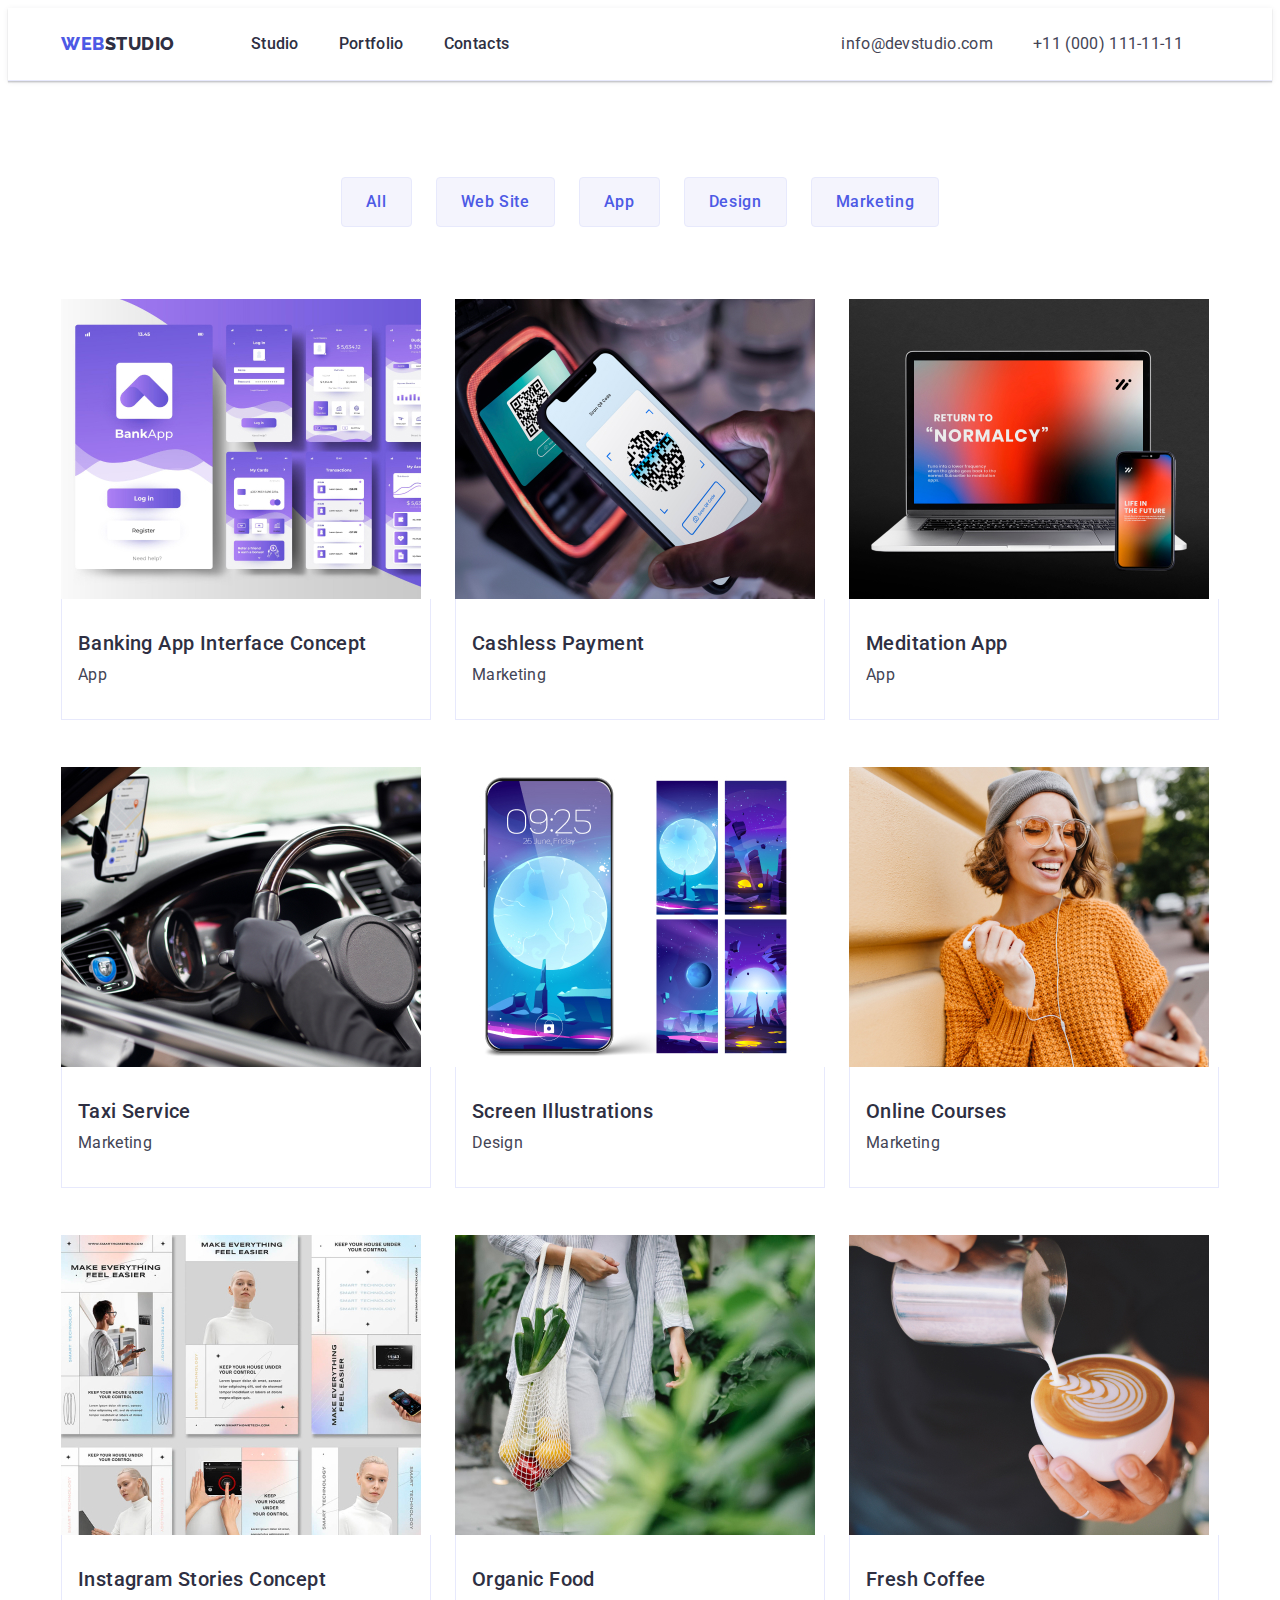
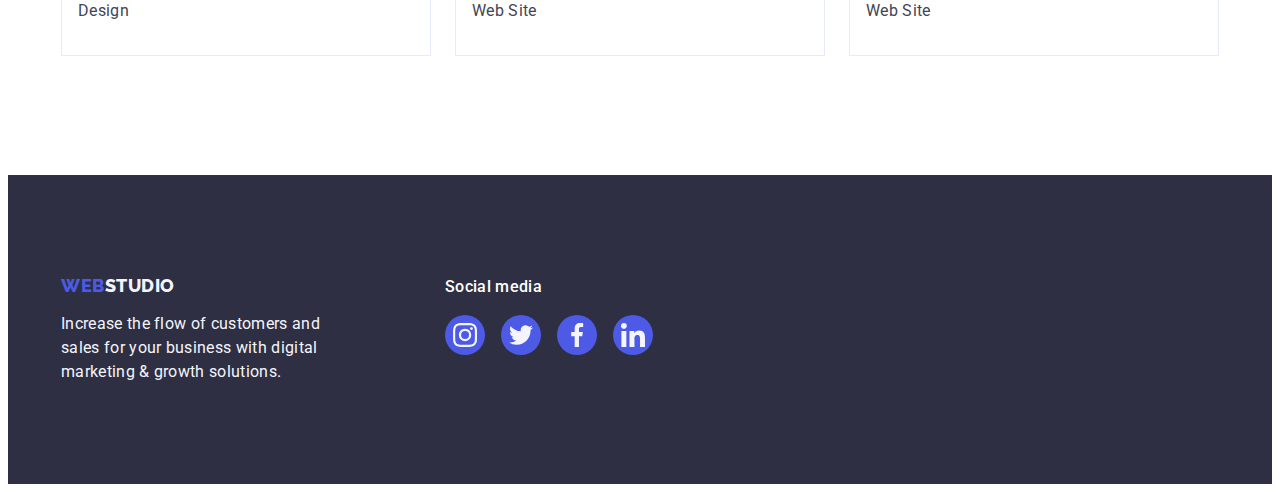
==== portfolio.html @ 2366830a "Initial commit" ====
<!DOCTYPE html>
<html lang="en">
  <head>
    <meta charset="UTF-8" />
    <meta http-equiv="X-UA-Compatible" content="IE=edge" />
    <meta name="viewport" content="width=device-width, initial-scale=1.0" />
    <link rel="preconnect" href="https://fonts.googleapis.com" />
    <link rel="preconnect" href="https://fonts.gstatic.com" crossorigin />
    <link
      href="https://fonts.googleapis.com/css2?family=Raleway:wght@800&family=Roboto:wght@400;500;700&display=swap"
      rel="stylesheet"
    />
    <link
      rel="stylesheet"
      href="https://cdnjs.cloudflare.com/ajax/libs/modern-normalize/1.1.0/modern-normalize.min.css"
      integrity="sha512-wpPYUAdjBVSE4KJnH1VR1HeZfpl1ub8YT/NKx4PuQ5NmX2tKuGu6U/JRp5y+Y8XG2tV+wKQpNHVUX03MfMFn9Q=="
      crossorigin="anonymous"
      referrerpolicy="no-referrer"
    />
    <link rel="stylesheet" href="./css/styles.css" />
    <title>Портфоліо</title>
  </head>
  <body>
    <!-- Header -->
    <header class="header">
      <div class="new-head container">
        <nav class="nav-head">
          <a href="./index.html" class="logo-web link"
            >Web<span class="logo-studio">Studio</span></a
          >
          <ul class="list nav-list">
            <li>
              <a href="./index.html" class="header-nav link">Studio</a>
            </li>
            <li>
              <a href="./portfolio.html" class="header-nav link">Portfolio</a>
            </li>
            <li>
              <a href="" class="header-nav link">Contacts</a>
            </li>
          </ul>
        </nav>
        <address class="address">
          <ul class="list address-list">
            <li>
              <a href="mailto:info@devstudio.com" class="address-link link"
                >info@devstudio.com</a
              >
            </li>
            <li>
              <a href="tel:+110001111111" class="address-link link"
                >+11 (000) 111-11-11</a
              >
            </li>
          </ul>
        </address>
      </div>
    </header>
    <main>
      <section class="main-portfolio">
        <div class="container">
          <h1 hidden class="hidden-title">Portfolio</h1>
          <!-- Filters -->
          <ul class="list filter-list">
            <li><button type="button" class="filter-btn">All</button></li>
            <li><button type="button" class="filter-btn">Web Site</button></li>
            <li><button type="button" class="filter-btn">App</button></li>
            <li><button type="button" class="filter-btn">Design</button></li>
            <li><button type="button" class="filter-btn">Marketing</button></li>
          </ul>
          <!-- Portfolio -->
          <ul class="list row">
            <!-- Row 1 -->
            <li class="portfolio-cards">
              <a href="" class="portfolio-cards-link link">
                <img
                  src="./images/portfolio/card1.jpg"
                  alt="Banking App Interface Concept"
                  width="360"
                  height="300"
                />
                <div class="portfolio-card-content">
                  <h2 class="card-title">Banking App Interface Concept</h2>
                  <p class="card-desc">App</p>
                </div>
              </a>
            </li>
            <li class="portfolio-cards">
              <a href="" class="portfolio-cards-link link">
                <img
                  src="./images/portfolio/card2.jpg"
                  alt="Cashless Payment"
                  width="360"
                  height="300"
                />
                <div class="portfolio-card-content">
                  <h2 class="card-title">Cashless Payment</h2>
                  <p class="card-desc">Marketing</p>
                </div>
              </a>
            </li>
            <li class="portfolio-cards">
              <a href="" class="portfolio-cards-link link">
                <img
                  src="./images/portfolio/card3.jpg"
                  alt="Meditation App"
                  width="360"
                  height="300"
                />
                <div class="portfolio-card-content">
                  <h2 class="card-title">Meditation App</h2>
                  <p class="card-desc">App</p>
                </div>
              </a>
            </li>
            <!-- Row 2 -->
            <li class="portfolio-cards">
              <a href="" class="portfolio-cards-link link">
                <img
                  src="./images/portfolio/card4.jpg"
                  alt="Taxi Service"
                  width="360"
                  height="300"
                />
                <div class="portfolio-card-content">
                  <h2 class="card-title">Taxi Service</h2>
                  <p class="card-desc">Marketing</p>
                </div>
              </a>
            </li>
            <li class="portfolio-cards">
              <a href="" class="portfolio-cards-link link">
                <img
                  src="./images/portfolio/card5.jpg"
                  alt="Screen Illustrations"
                  width="360"
                  height="300"
                />
                <div class="portfolio-card-content">
                  <h2 class="card-title">Screen Illustrations</h2>
                  <p class="card-desc">Design</p>
                </div>
              </a>
            </li>
            <li class="portfolio-cards">
              <a href="" class="portfolio-cards-link link">
                <img
                  src="./images/portfolio/card6.jpg"
                  alt="Online Courses"
                  width="360"
                  height="300"
                />
                <div class="portfolio-card-content">
                  <h2 class="card-title">Online Courses</h2>
                  <p class="card-desc">Marketing</p>
                </div>
              </a>
            </li>
            <!-- Row 3 -->
            <li class="portfolio-cards">
              <a href="" class="portfolio-cards-link link">
                <img
                  src="./images/portfolio/card7.jpg"
                  alt="Instagram Stories Concept"
                  width="360"
                  height="300"
                />
                <div class="portfolio-card-content">
                  <h2 class="card-title">Instagram Stories Concept</h2>
                  <p class="card-desc">Design</p>
                </div>
              </a>
            </li>
            <li class="portfolio-cards">
              <a href="" class="portfolio-cards-link link">
                <img
                  src="./images/portfolio/card8.jpg"
                  alt="Organic Food"
                  width="360"
                  height="300"
                />
                <div class="portfolio-card-content">
                  <h2 class="card-title">Organic Food</h2>
                  <p class="card-desc">Web Site</p>
                </div>
              </a>
            </li>
            <li class="portfolio-cards">
              <a href="" class="portfolio-cards-link link">
                <img
                  src="./images/portfolio/card9.jpg"
                  alt="Fresh Coffee"
                  width="360"
                  height="300"
                />
                <div class="portfolio-card-content">
                  <h2 class="card-title">Fresh Coffee</h2>
                  <p class="card-desc">Web Site</p>
                </div>
              </a>
            </li>
          </ul>
        </div>
      </section>
    </main>
    <!-- Footer -->
    <footer class="footer">
      <div class="container">
        <div class="footer-all">
          <div class="text-footer">
            <a href="./index.html" class="footer-logo-web link"
              >Web<span class="footer-logo-studio">Studio</span></a
            >
            <p class="footer-desc">
              Increase the flow of customers and sales for your business with
              digital marketing & growth solutions.
            </p>
          </div>
          <div class="social-footer">
            <p class="social-footer-title">Social media</p>
            <ul class="social-footer-list list">
              <li class="social-footer-item">
                <a
                  href=""
                  class="social-footer-link"
                  target="_blank"
                  rel="noreferrer noopener"
                  aria-label="team-facebook-icon"
                >
                  <svg class="social-footer-icon" width="24px" height="24px">
                    <use href="./images/icons.svg#footer-instagram"></use>
                  </svg>
                </a>
              </li>
              <li class="social-footer-item">
                <a
                  href=""
                  class="social-footer-link"
                  target="_blank"
                  rel="noreferrer noopener"
                  aria-label="team-facebook-icon"
                >
                  <svg class="social-footer-icon" width="24px" height="24px">
                    <use href="./images/icons.svg#footer-twitter"></use>
                  </svg>
                </a>
              </li>
              <li class="social-footer-item">
                <a
                  href=""
                  class="social-footer-link"
                  target="_blank"
                  rel="noreferrer noopener"
                  aria-label="team-facebook-icon"
                >
                  <svg class="social-footer-icon" width="24px" height="24px">
                    <use href="./images/icons.svg#footer-facebook"></use>
                  </svg>
                </a>
              </li>
              <li class="social-footer-item">
                <a
                  href=""
                  class="social-footer-link"
                  target="_blank"
                  rel="noreferrer noopener"
                  aria-label="team-facebook-icon"
                >
                  <svg class="social-footer-icon" width="24px" height="24px">
                    <use href="./images/icons.svg#footer-linkedin"></use>
                  </svg>
                </a>
              </li>
            </ul>
          </div>
        </div>
      </div>
    </footer>
  </body>
</html>
---- css/styles.css ----
body {
  background: #ffffff;
  font-family: 'Roboto', sans-serif;
  font-style: normal;
  color: var(--main-text-color);
}
:root {
  --main-text-color: #434455;
  --heading-text-color: #2e2f42;
  --filter-btn-text-color: #4d5ae5;
  --icons-basic-color: #8e8f99;
  --white-color: #ffffff;
  --icons-social-color: #f4f4fd;
}
h1,
h2,
h3,
h4,
h5,
h6,
p,
ul,
ol {
  margin: 0;
  padding: 0;
}
img {
  display: block;
}
.container {
  width: 1158px;
  margin: 0 auto;
  padding: 0 15px;
}
.link {
  text-decoration: none;
  font-style: normal;
  color: var(--main-text);
  display: block;
}
.list {
  list-style: none;
}
/* Header */
.header {
  border-bottom: 1px solid #e7e9fc;
  box-shadow: 0px 2px 1px rgba(46, 47, 66, 0.08),
    0px 1px 1px rgba(46, 47, 66, 0.16), 0px 1px 6px rgba(46, 47, 66, 0.08);
}
.new-head {
  display: flex;
  align-items: center;
}

.nav-head {
  display: flex;
  align-items: center;
}
.nav-list {
  display: flex;
  align-items: center;
  gap: 40px;
}
.header-nav {
  padding-top: 24px;
  padding-bottom: 24px;
  font-weight: 500;
  font-size: 16px;
  line-height: 1.5em;
  letter-spacing: 0.02em;
  color: var(--heading-text-color);
}
.header-nav:focus,
.header-nav:hover {
  color: #404bbf;
}
.logo-web {
  margin-right: 76px;
  font-family: 'Raleway', sans-serif;
  font-weight: 800;
  font-size: 18px;
  line-height: 1.17em;
  display: flex;
  align-items: center;
  letter-spacing: 0.03em;
  text-transform: uppercase;
  color: #4d5ae5;
}
.logo-studio {
  color: var(--heading-text-color);
}
.address {
  padding-top: 24px;
  padding-bottom: 24px;
  display: flex;
  font-style: inherit;
  font-weight: 400;
  font-size: 16px;
  line-height: 1.5em;
  letter-spacing: 0.02em;
  color: var(--main-text-color);
}
.address-list {
  display: flex;
  margin-left: 332px;
  gap: 40px;
}
.address-link {
  color: var(--main-text-color);
}
.address-link:hover,
.address-link:focus {
  color: #404bbf;
}
/* Hero section 1*/
.hero {
  background-color: #2e2f42;
  padding-top: 188px;
  padding-bottom: 188px;
  background-image: linear-gradient(
      rgba(46, 47, 66, 0.7),
      rgba(46, 47, 66, 0.7)
    ),
    url(../images/main-page/hero-image.jpg);
  max-width: 1440px;
  background-position: center;
  background-repeat: no-repeat;
  margin-left: auto;
  margin-right: auto;
  background-size: cover;
}
.hero-title {
  margin-right: auto;
  margin-left: auto;
  margin-bottom: 48px;
  max-width: 496px;
  font-weight: 700;
  font-size: 56px;
  line-height: 1.07em;
  text-align: center;
  letter-spacing: 0.02em;
  color: #ffffff;
}
.hero-btn {
  display: block;
  margin-right: auto;
  margin-left: auto;
  min-width: 169px;
  height: 56px;
  font-family: inherit;
  background-color: var(--filter-btn-text-color);
  box-shadow: 0px 4px 4px rgba(0, 0, 0, 0.15);
  border-radius: 4px;
  border: none;
  color: #ffffff;
  font-weight: 500;
  font-size: 16px;
  line-height: 1.5em;
  letter-spacing: 0.04em;
  cursor: pointer;
}
.hero-btn:hover,
.hero-btn:focus {
  background: #404bbf;
}
/* Our advantages section 2*/
.advantages-section {
  padding-top: 120px;
  padding-bottom: 120px;
}
.feature-list {
  display: flex;
  gap: 24px;
}
.feature {
  width: calc((100% - 72px) / 4);
}
.feature-block {
  display: flex;
  align-items: center;
  justify-content: center;
  height: 112px;
  padding: 24px 100px;
  background: var(--icons-social-color);
  border-radius: 4px;
  margin-bottom: 8px;
}
.advantages-title {
  font-weight: 500;
  font-size: 20px;
  line-height: 1.2em;
  letter-spacing: 0.02em;
  color: var(--heading-text-color);
  margin-bottom: 8px;
}
.advantages-desc {
  font-weight: 400;
  font-size: 16px;
  line-height: 1.5em;
  letter-spacing: 0.02em;
  color: var(--main-text-color);
}
/* What are we doing section 3*/
.doing-section {
  padding-bottom: 120px;
}
.img-list {
  width: calc((100% - 48px) / 3);
}
.doing-title {
  font-weight: 700;
  font-size: 36px;
  line-height: 1.11em;
  text-align: center;
  letter-spacing: 0.02em;
  text-transform: capitalize;
  color: var(--heading-text-color);
  margin-bottom: 72px;
}
/* Our Team section 4*/
.team-section {
  background-color: var(--icons-social-color);
  padding-top: 120px;
  padding-bottom: 120px;
}
.team-title {
  font-weight: 700;
  font-size: 36px;
  line-height: 1.11em;
  text-align: center;
  letter-spacing: 0.02em;
  text-transform: capitalize;
  color: var(--heading-text-color);
  margin-bottom: 72px;
}
.team-card {
  width: calc((100% - 72px) / 4);
  height: 428px;
  background: #ffffff;
  box-shadow: 0px 1px 6px rgba(46, 47, 66, 0.08),
    0px 1px 1px rgba(46, 47, 66, 0.16), 0px 2px 1px rgba(46, 47, 66, 0.08);
  border-radius: 0px 0px 4px 4px;
}
.card-content {
  display: flex;
  flex-direction: column;
  justify-content: center;
  align-items: center;
  padding-top: 32px;
  padding-bottom: 32px;
}
.team-card-title {
  font-weight: 500;
  font-size: 20px;
  line-height: 1.2em;
  text-align: center;
  letter-spacing: 0.02em;
  color: var(--heading-text-color);
  margin-bottom: 8px;
}
.team-card-desc {
  font-weight: 400;
  font-size: 16px;
  line-height: 1.5em;
  text-align: center;
  letter-spacing: 0.02em;
  color: var(--main-text-color);
  margin-bottom: 8px;
}
.socials {
  padding-left: 16px;
  padding-right: 16px;
  display: flex;
  justify-content: center;
  align-items: center;
  gap: 24px;
}
.socials-link {
  width: 40px;
  height: 40px;
  display: flex;
  justify-content: center;
  align-items: center;
  background: #4d5ae5;
  border-radius: 50%;
}
.socials-link:hover,
.socials-link:focus {
  background: #404bbf;
}
.socials-icon {
  fill: var(--icons-social-color);
}
/* Customers section 5 */
.customers {
  padding-top: 120px;
  padding-bottom: 120px;
}
.customers-title {
  font-weight: 700;
  font-size: 36px;
  line-height: 1.1em;
  text-align: center;
  letter-spacing: 0.02em;
  text-transform: capitalize;
  color: var(--heading-text-color);
  margin-bottom: 72px;
}
.customers-list {
  display: flex;
  justify-content: center;
  align-items: center;
  gap: 24px;
}
.customers-link {
  width: 168px;
  height: 88px;
  border: 1px solid #8e8f99;
  border-radius: 4px;
  display: flex;
  justify-content: center;
  align-items: center;
  padding: 16px 32px;
  color: var(--icons-basic-color);
}
.customers-link:hover,
.customers-link:focus {
  border: 1px solid #404bbf;
  color: #404bbf;
  border-radius: 4px;
}
.customers-icon {
  fill: currentColor;
}

/* Footer */

.footer {
  background-color: #2e2f42;
  padding-top: 100px;
  padding-bottom: 100px;
  display: flex;
  align-items: baseline;
}
.footer-all {
  display: flex;
  align-items: baseline;
}
.text-footer {
  display: inline-block;
  margin-right: 120px;
}
.footer-logo-web {
  font-family: 'Raleway', sans-serif;
  font-weight: 800;
  font-size: 18px;
  line-height: 1.17em;
  display: inline-block;
  align-items: center;
  letter-spacing: 0.03em;
  text-transform: uppercase;
  color: #4d5ae5;
  margin-bottom: 16px;
}
.footer-logo-studio {
  color: var(--icons-social-color);
}
.footer-desc {
  max-width: 264px;
  font-weight: 400;
  font-size: 16px;
  line-height: 1.5em;
  letter-spacing: 0.02em;
  color: var(--icons-social-color);
}
/* Socilals footer */

.social-footer {
  width: 208px;
  height: 80px;
  display: inline-block;
}

.social-footer-title {
  font-family: 'Roboto';
  font-style: normal;
  font-weight: 500;
  font-size: 16px;
  line-height: 1.5em;
  letter-spacing: 0.02em;
  color: var(--white-color);
  margin-bottom: 16px;
}
.social-footer-list {
  display: flex;
  justify-content: center;
  align-items: center;
  gap: 16px;
}
.social-footer-item {
  width: 40px;
  height: 40px;
}
.social-footer-link {
  display: flex;
  justify-content: center;
  align-items: center;
  width: 100%;
  height: 100%;
  border-radius: 50%;
  display: flex;
  justify-content: center;
  align-items: center;
  background-color: var(--filter-btn-text-color);
}
.social-footer-link:hover,
.social-footer-link:focus {
  background: #31d0aa;
}
.social-footer-icon {
  fill: var(--icons-social-color);
}
/* Portfolio filters*/

.main-portfolio {
  padding-top: 96px;
  padding-bottom: 120px;
}
.filter-list {
  display: flex;
  justify-content: center;
  margin-bottom: 72px;
  gap: 24px;
}
.filter-btn {
  padding-top: 12px;
  padding-bottom: 12px;
  padding-left: 24px;
  padding-right: 24px;
  font-family: inherit;
  background: var(--icons-social-color);
  border: 1px solid #e7e9fc;
  border-radius: 4px;
  font-weight: 500;
  font-size: 16px;
  line-height: 1.5em;
  display: flex;
  align-items: center;
  text-align: center;
  letter-spacing: 0.04em;
  color: var(--filter-btn-text-color);
  cursor: pointer;
}
.filter-btn:hover,
.filter-btn:focus {
  background: #404bbf;
  box-shadow: 0px 3px 1px rgba(0, 0, 0, 0.1), 0px 2px 1px rgba(0, 0, 0, 0.08),
    0px 2px 2px rgba(0, 0, 0, 0.12);
  color: #ffffff;
  border: 1px solid transparent;
}
/* Portfolio cards */

.row {
  display: flex;
  flex-wrap: wrap;
  column-gap: 24px;
  row-gap: 48px;
}
.portfolio-cards {
  box-sizing: border-box;
  width: calc((100% - 48px) / 3);
  height: 420px;
  background: #ffffff;
}
.portfolio-cards-link:hover,
.portfolio-cards-link:focus {
  border: 1px solid var(--icons-social-color);
  box-shadow: 0px 1px 6px rgba(46, 47, 66, 0.08),
    0px 1px 1px rgba(46, 47, 66, 0.16), 0px 2px 1px rgba(46, 47, 66, 0.08);
}
.portfolio-card-content {
  padding-top: 32px;
  padding-bottom: 32px;
  padding-left: 16px;
  padding-right: 16px;
  border: 1px solid #e7e9fc;
  border-top: none;
}
.card-title {
  font-weight: 500;
  font-size: 20px;
  line-height: 1.2em;
  letter-spacing: 0.02em;
  color: var(--heading-text-color);
  margin-bottom: 8px;
}
.card-desc {
  font-weight: 400;
  font-size: 16px;
  line-height: 1.5em;
  letter-spacing: 0.02em;
  color: var(--main-text-color);
}
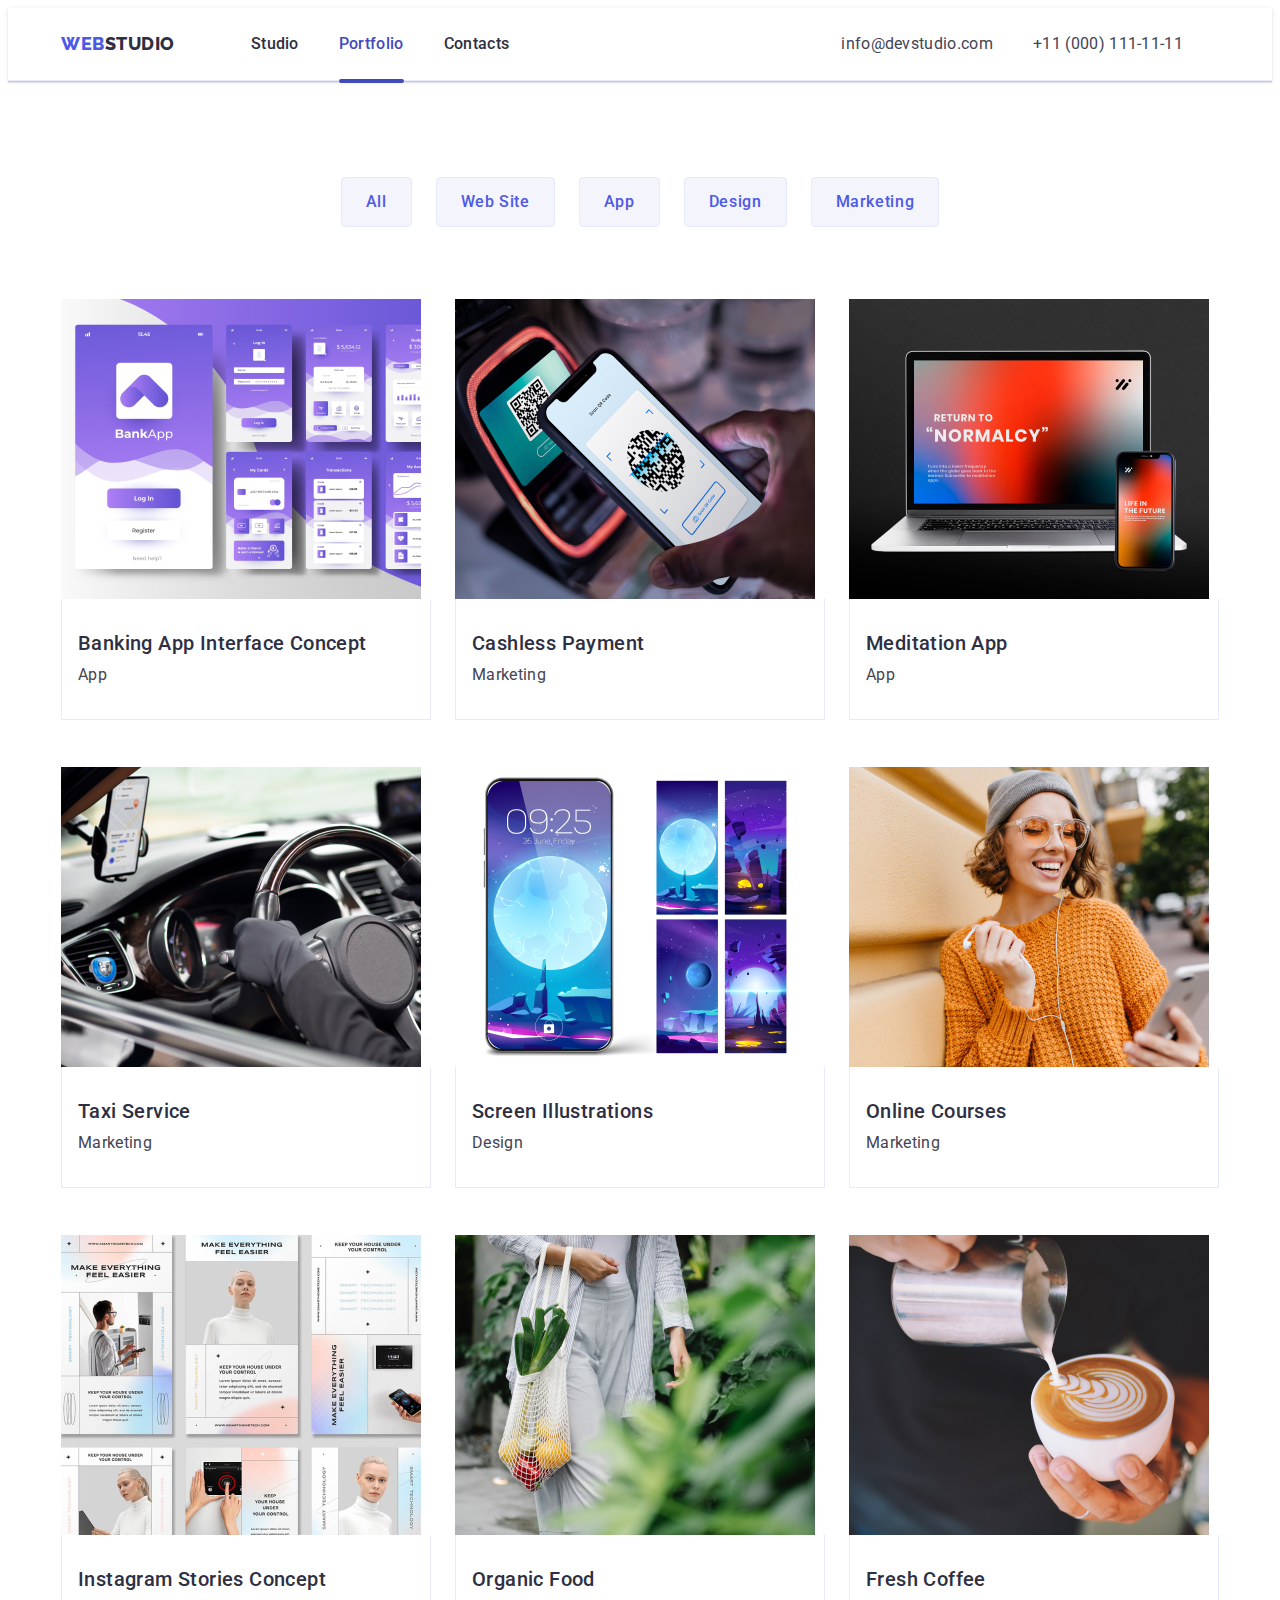
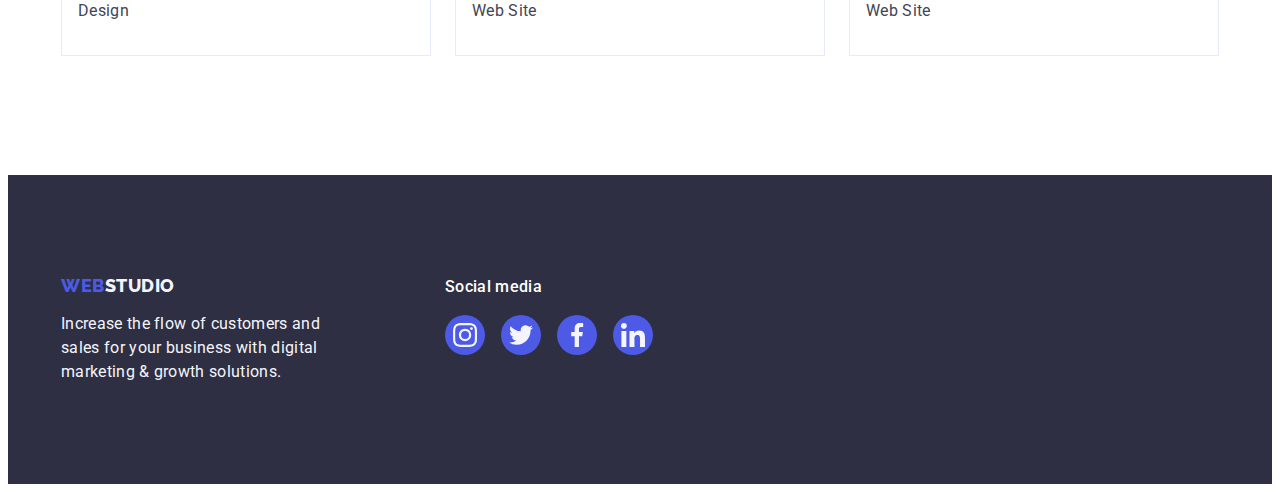
==== commit cc7c0aff: "commit3" ====
--- a/portfolio.html
+++ b/portfolio.html
@@ -33,7 +33,9 @@
               <a href="./index.html" class="header-nav link">Studio</a>
             </li>
             <li>
-              <a href="./portfolio.html" class="header-nav link">Portfolio</a>
+              <a href="./portfolio.html" class="header-nav-active link"
+                >Portfolio</a
+              >
             </li>
             <li>
               <a href="" class="header-nav link">Contacts</a>
@@ -59,7 +61,7 @@
     <main>
       <section class="main-portfolio">
         <div class="container">
-          <h1 hidden class="hidden-title">Portfolio</h1>
+          <h1 class="visually-hidden">Portfolio</h1>
           <!-- Filters -->
           <ul class="list filter-list">
             <li><button type="button" class="filter-btn">All</button></li>
@@ -73,12 +75,21 @@
             <!-- Row 1 -->
             <li class="portfolio-cards">
               <a href="" class="portfolio-cards-link link">
-                <img
-                  src="./images/portfolio/card1.jpg"
-                  alt="Banking App Interface Concept"
-                  width="360"
-                  height="300"
-                />
+                <div class="portfolio-thumb">
+                  <img
+                    src="./images/portfolio/card1.jpg"
+                    alt="Banking App Interface Concept"
+                    width="360"
+                    height="300"
+                  />
+                  <div class="portfolio-overlay">
+                    <p class="portfolio-overlay-text">
+                      14 Stylish and User-Friendly App Design Concepts · Task
+                      Manager App · Calorie Tracker App · Exotic Fruit Ecommerce
+                      App · Cloud Storage App
+                    </p>
+                  </div>
+                </div>
                 <div class="portfolio-card-content">
                   <h2 class="card-title">Banking App Interface Concept</h2>
                   <p class="card-desc">App</p>
@@ -87,12 +98,21 @@
             </li>
             <li class="portfolio-cards">
               <a href="" class="portfolio-cards-link link">
-                <img
-                  src="./images/portfolio/card2.jpg"
-                  alt="Cashless Payment"
-                  width="360"
-                  height="300"
-                />
+                <div class="portfolio-thumb">
+                  <img
+                    src="./images/portfolio/card2.jpg"
+                    alt="Banking App Interface Concept"
+                    width="360"
+                    height="300"
+                  />
+                  <div class="portfolio-overlay">
+                    <p class="portfolio-overlay-text">
+                      14 Stylish and User-Friendly App Design Concepts · Task
+                      Manager App · Calorie Tracker App · Exotic Fruit Ecommerce
+                      App · Cloud Storage App
+                    </p>
+                  </div>
+                </div>
                 <div class="portfolio-card-content">
                   <h2 class="card-title">Cashless Payment</h2>
                   <p class="card-desc">Marketing</p>
@@ -101,12 +121,21 @@
             </li>
             <li class="portfolio-cards">
               <a href="" class="portfolio-cards-link link">
-                <img
-                  src="./images/portfolio/card3.jpg"
-                  alt="Meditation App"
-                  width="360"
-                  height="300"
-                />
+                <div class="portfolio-thumb">
+                  <img
+                    src="./images/portfolio/card3.jpg"
+                    alt="Banking App Interface Concept"
+                    width="360"
+                    height="300"
+                  />
+                  <div class="portfolio-overlay">
+                    <p class="portfolio-overlay-text">
+                      14 Stylish and User-Friendly App Design Concepts · Task
+                      Manager App · Calorie Tracker App · Exotic Fruit Ecommerce
+                      App · Cloud Storage App
+                    </p>
+                  </div>
+                </div>
                 <div class="portfolio-card-content">
                   <h2 class="card-title">Meditation App</h2>
                   <p class="card-desc">App</p>
@@ -116,12 +145,21 @@
             <!-- Row 2 -->
             <li class="portfolio-cards">
               <a href="" class="portfolio-cards-link link">
-                <img
-                  src="./images/portfolio/card4.jpg"
-                  alt="Taxi Service"
-                  width="360"
-                  height="300"
-                />
+                <div class="portfolio-thumb">
+                  <img
+                    src="./images/portfolio/card4.jpg"
+                    alt="Banking App Interface Concept"
+                    width="360"
+                    height="300"
+                  />
+                  <div class="portfolio-overlay">
+                    <p class="portfolio-overlay-text">
+                      14 Stylish and User-Friendly App Design Concepts · Task
+                      Manager App · Calorie Tracker App · Exotic Fruit Ecommerce
+                      App · Cloud Storage App
+                    </p>
+                  </div>
+                </div>
                 <div class="portfolio-card-content">
                   <h2 class="card-title">Taxi Service</h2>
                   <p class="card-desc">Marketing</p>
@@ -130,12 +168,21 @@
             </li>
             <li class="portfolio-cards">
               <a href="" class="portfolio-cards-link link">
-                <img
-                  src="./images/portfolio/card5.jpg"
-                  alt="Screen Illustrations"
-                  width="360"
-                  height="300"
-                />
+                <div class="portfolio-thumb">
+                  <img
+                    src="./images/portfolio/card5.jpg"
+                    alt="Banking App Interface Concept"
+                    width="360"
+                    height="300"
+                  />
+                  <div class="portfolio-overlay">
+                    <p class="portfolio-overlay-text">
+                      14 Stylish and User-Friendly App Design Concepts · Task
+                      Manager App · Calorie Tracker App · Exotic Fruit Ecommerce
+                      App · Cloud Storage App
+                    </p>
+                  </div>
+                </div>
                 <div class="portfolio-card-content">
                   <h2 class="card-title">Screen Illustrations</h2>
                   <p class="card-desc">Design</p>
@@ -144,12 +191,21 @@
             </li>
             <li class="portfolio-cards">
               <a href="" class="portfolio-cards-link link">
-                <img
-                  src="./images/portfolio/card6.jpg"
-                  alt="Online Courses"
-                  width="360"
-                  height="300"
-                />
+                <div class="portfolio-thumb">
+                  <img
+                    src="./images/portfolio/card6.jpg"
+                    alt="Banking App Interface Concept"
+                    width="360"
+                    height="300"
+                  />
+                  <div class="portfolio-overlay">
+                    <p class="portfolio-overlay-text">
+                      14 Stylish and User-Friendly App Design Concepts · Task
+                      Manager App · Calorie Tracker App · Exotic Fruit Ecommerce
+                      App · Cloud Storage App
+                    </p>
+                  </div>
+                </div>
                 <div class="portfolio-card-content">
                   <h2 class="card-title">Online Courses</h2>
                   <p class="card-desc">Marketing</p>
@@ -159,12 +215,21 @@
             <!-- Row 3 -->
             <li class="portfolio-cards">
               <a href="" class="portfolio-cards-link link">
-                <img
-                  src="./images/portfolio/card7.jpg"
-                  alt="Instagram Stories Concept"
-                  width="360"
-                  height="300"
-                />
+                <div class="portfolio-thumb">
+                  <img
+                    src="./images/portfolio/card7.jpg"
+                    alt="Banking App Interface Concept"
+                    width="360"
+                    height="300"
+                  />
+                  <div class="portfolio-overlay">
+                    <p class="portfolio-overlay-text">
+                      14 Stylish and User-Friendly App Design Concepts · Task
+                      Manager App · Calorie Tracker App · Exotic Fruit Ecommerce
+                      App · Cloud Storage App
+                    </p>
+                  </div>
+                </div>
                 <div class="portfolio-card-content">
                   <h2 class="card-title">Instagram Stories Concept</h2>
                   <p class="card-desc">Design</p>
@@ -173,12 +238,21 @@
             </li>
             <li class="portfolio-cards">
               <a href="" class="portfolio-cards-link link">
-                <img
-                  src="./images/portfolio/card8.jpg"
-                  alt="Organic Food"
-                  width="360"
-                  height="300"
-                />
+                <div class="portfolio-thumb">
+                  <img
+                    src="./images/portfolio/card8.jpg"
+                    alt="Banking App Interface Concept"
+                    width="360"
+                    height="300"
+                  />
+                  <div class="portfolio-overlay">
+                    <p class="portfolio-overlay-text">
+                      14 Stylish and User-Friendly App Design Concepts · Task
+                      Manager App · Calorie Tracker App · Exotic Fruit Ecommerce
+                      App · Cloud Storage App
+                    </p>
+                  </div>
+                </div>
                 <div class="portfolio-card-content">
                   <h2 class="card-title">Organic Food</h2>
                   <p class="card-desc">Web Site</p>
@@ -187,12 +261,21 @@
             </li>
             <li class="portfolio-cards">
               <a href="" class="portfolio-cards-link link">
-                <img
-                  src="./images/portfolio/card9.jpg"
-                  alt="Fresh Coffee"
-                  width="360"
-                  height="300"
-                />
+                <div class="portfolio-thumb">
+                  <img
+                    src="./images/portfolio/card9.jpg"
+                    alt="Banking App Interface Concept"
+                    width="360"
+                    height="300"
+                  />
+                  <div class="portfolio-overlay">
+                    <p class="portfolio-overlay-text">
+                      14 Stylish and User-Friendly App Design Concepts · Task
+                      Manager App · Calorie Tracker App · Exotic Fruit Ecommerce
+                      App · Cloud Storage App
+                    </p>
+                  </div>
+                </div>
                 <div class="portfolio-card-content">
                   <h2 class="card-title">Fresh Coffee</h2>
                   <p class="card-desc">Web Site</p>
--- a/css/styles.css
+++ b/css/styles.css
@@ -7,10 +7,13 @@
 :root {
   --main-text-color: #434455;
   --heading-text-color: #2e2f42;
-  --filter-btn-text-color: #4d5ae5;
   --icons-basic-color: #8e8f99;
   --white-color: #ffffff;
   --icons-social-color: #f4f4fd;
+  --link-standart-color: #4d5ae5;
+  --link-focus-color: #404bbf;
+  --animation-time: 250ms;
+  --animation-timing-function: cubic-bezier(0.4, 0, 0.2, 1);
 }
 h1,
 h2,
@@ -27,6 +30,19 @@
 img {
   display: block;
 }
+.visually-hidden {
+  position: absolute;
+  width: 1px;
+  height: 1px;
+  margin: -1px;
+  border: 0;
+  padding: 0;
+
+  white-space: nowrap;
+  clip-path: inset(100%);
+  clip: rect(0 0 0 0);
+  overflow: hidden;
+}
 .container {
   width: 1158px;
   margin: 0 auto;
@@ -41,6 +57,7 @@
 .list {
   list-style: none;
 }
+
 /* Header */
 .header {
   border-bottom: 1px solid #e7e9fc;
@@ -69,10 +86,39 @@
   line-height: 1.5em;
   letter-spacing: 0.02em;
   color: var(--heading-text-color);
+  display: block;
+  align-items: center;
+  position: relative;
+  transition-property: color;
+  transition-duration: var(--animation-time);
+  transition-timing-function: var(--animation-timing-function);
 }
 .header-nav:focus,
 .header-nav:hover {
-  color: #404bbf;
+  color: var(--link-focus-color);
+}
+.header-nav-active {
+  padding-top: 24px;
+  padding-bottom: 24px;
+  font-weight: 500;
+  font-size: 16px;
+  line-height: 1.5em;
+  letter-spacing: 0.02em;
+  color: var(--link-focus-color);
+  display: block;
+  align-items: center;
+  position: relative;
+}
+.header-nav-active::after {
+  display: block;
+  position: absolute;
+  bottom: -3px;
+  left: 0;
+  content: '';
+  width: 100%;
+  height: 4px;
+  background-color: var(--link-focus-color);
+  border-radius: 2px;
 }
 .logo-web {
   margin-right: 76px;
@@ -84,7 +130,7 @@
   align-items: center;
   letter-spacing: 0.03em;
   text-transform: uppercase;
-  color: #4d5ae5;
+  color: var(--link-standart-color);
 }
 .logo-studio {
   color: var(--heading-text-color);
@@ -107,10 +153,13 @@
 }
 .address-link {
   color: var(--main-text-color);
+  transition-property: color;
+  transition-duration: var(--animation-time);
+  transition-timing-function: var(--animation-timing-function);
 }
 .address-link:hover,
 .address-link:focus {
-  color: #404bbf;
+  color: var(--link-focus-color);
 }
 /* Hero section 1*/
 .hero {
@@ -148,7 +197,7 @@
   min-width: 169px;
   height: 56px;
   font-family: inherit;
-  background-color: var(--filter-btn-text-color);
+  background-color: var(--link-standart-color);
   box-shadow: 0px 4px 4px rgba(0, 0, 0, 0.15);
   border-radius: 4px;
   border: none;
@@ -158,10 +207,13 @@
   line-height: 1.5em;
   letter-spacing: 0.04em;
   cursor: pointer;
+  transition-property: background-color;
+  transition-duration: var(--animation-time);
+  transition-timing-function: var(--animation-timing-function);
 }
 .hero-btn:hover,
 .hero-btn:focus {
-  background: #404bbf;
+  background-color: var(--link-focus-color);
 }
 /* Our advantages section 2*/
 .advantages-section {
@@ -281,12 +333,15 @@
   display: flex;
   justify-content: center;
   align-items: center;
-  background: #4d5ae5;
+  background-color: var(--link-standart-color);
   border-radius: 50%;
+  transition-property: background-color;
+  transition-duration: var(--animation-time);
+  transition-timing-function: var(--animation-timing-function);
 }
 .socials-link:hover,
 .socials-link:focus {
-  background: #404bbf;
+  background-color: var(--link-focus-color);
 }
 .socials-icon {
   fill: var(--icons-social-color);
@@ -322,11 +377,14 @@
   align-items: center;
   padding: 16px 32px;
   color: var(--icons-basic-color);
+  transition-property: color;
+  transition-duration: var(--animation-time);
+  transition-timing-function: var(--animation-timing-function);
 }
 .customers-link:hover,
 .customers-link:focus {
-  border: 1px solid #404bbf;
-  color: #404bbf;
+  border: 1px solid var(--link-focus-color);
+  color: var(--link-focus-color);
   border-radius: 4px;
 }
 .customers-icon {
@@ -359,7 +417,7 @@
   align-items: center;
   letter-spacing: 0.03em;
   text-transform: uppercase;
-  color: #4d5ae5;
+  color: var(--link-standart-color);
   margin-bottom: 16px;
 }
 .footer-logo-studio {
@@ -411,11 +469,14 @@
   display: flex;
   justify-content: center;
   align-items: center;
-  background-color: var(--filter-btn-text-color);
+  background-color: var(--link-standart-color);
+  transition-property: background-color;
+  transition-duration: var(--animation-time);
+  transition-timing-function: var(--animation-timing-function);
 }
 .social-footer-link:hover,
 .social-footer-link:focus {
-  background: #31d0aa;
+  background-color: #31d0aa;
 }
 .social-footer-icon {
   fill: var(--icons-social-color);
@@ -438,7 +499,7 @@
   padding-left: 24px;
   padding-right: 24px;
   font-family: inherit;
-  background: var(--icons-social-color);
+  background-color: var(--icons-social-color);
   border: 1px solid #e7e9fc;
   border-radius: 4px;
   font-weight: 500;
@@ -448,12 +509,15 @@
   align-items: center;
   text-align: center;
   letter-spacing: 0.04em;
-  color: var(--filter-btn-text-color);
+  color: var(--link-standart-color);
   cursor: pointer;
+  transition-property: background-color, box-shadow, color, border;
+  transition-duration: var(--animation-time);
+  transition-timing-function: var(--animation-timing-function);
 }
 .filter-btn:hover,
 .filter-btn:focus {
-  background: #404bbf;
+  background-color: var(--link-focus-color);
   box-shadow: 0px 3px 1px rgba(0, 0, 0, 0.1), 0px 2px 1px rgba(0, 0, 0, 0.08),
     0px 2px 2px rgba(0, 0, 0, 0.12);
   color: #ffffff;
@@ -471,7 +535,12 @@
   box-sizing: border-box;
   width: calc((100% - 48px) / 3);
   height: 420px;
-  background: #ffffff;
+  background-color: #ffffff;
+}
+.portfolio-cards-link {
+  transition-property: border, box-shadow;
+  transition-duration: var(--animation-time);
+  transition-timing-function: var(--animation-timing-function);
 }
 .portfolio-cards-link:hover,
 .portfolio-cards-link:focus {
@@ -502,3 +571,84 @@
   letter-spacing: 0.02em;
   color: var(--main-text-color);
 }
+
+/* Portfolio overlay */
+.portfolio-thumb {
+  position: relative;
+  overflow: hidden;
+}
+.portfolio-overlay {
+  position: absolute;
+  top: 0;
+  left: 0;
+  width: 100%;
+  height: 100%;
+  background-color: var(--link-standart-color);
+  transform: translate(0, 100%);
+  transition-duration: var(--animation-time);
+  transition-timing-function: var(--animation-timing-function);
+}
+.portfolio-cards:hover .portfolio-overlay {
+  transform: translate(0, 0);
+}
+.portfolio-overlay-text {
+  padding: 40px 32px;
+  font-style: normal;
+  font-weight: 400;
+  font-size: 16px;
+  line-height: 24px;
+  letter-spacing: 0.02em;
+  color: var(--icons-social-color);
+}
+/* Modal windov */
+.overlay {
+  width: 100%;
+  height: 100%;
+  position: fixed;
+  top: 0;
+  left: 0;
+  background: rgba(46, 47, 66, 0.4);
+  z-index: 100;
+  transition-property: opasity visibility;
+  transition-duration: var(--animation-time);
+  transition-timing-function: var(--animation-timing-function);
+}
+.is-hidden {
+  opacity: 0;
+  pointer-events: none;
+  visibility: hidden;
+}
+.modal {
+  width: 408px;
+  height: 576px;
+  background: #fcfcfc;
+  box-shadow: 0px 1px 1px rgba(0, 0, 0, 0.14), 0px 1px 3px rgba(0, 0, 0, 0.12),
+    0px 2px 1px rgba(0, 0, 0, 0.2);
+  border-radius: 4px;
+  position: absolute;
+  top: calc(50%);
+  left: calc(50%);
+  transform: translate(-50%, -50%);
+}
+.modal-close-btn {
+  position: absolute;
+  top: 24px;
+  right: 24px;
+  width: 24px;
+  height: 24px;
+  display: flex;
+  justify-content: center;
+  align-items: center;
+  padding: 0;
+  background: #e7e9fc;
+  border: 1px solid rgba(0, 0, 0, 0.1);
+  border-radius: 50%;
+  color: #2e2f42;
+}
+.modal-close-btn:active {
+  background: #404bbf;
+  color: #ffffff;
+}
+.modal-close-icon {
+  fill: currentColor;
+}
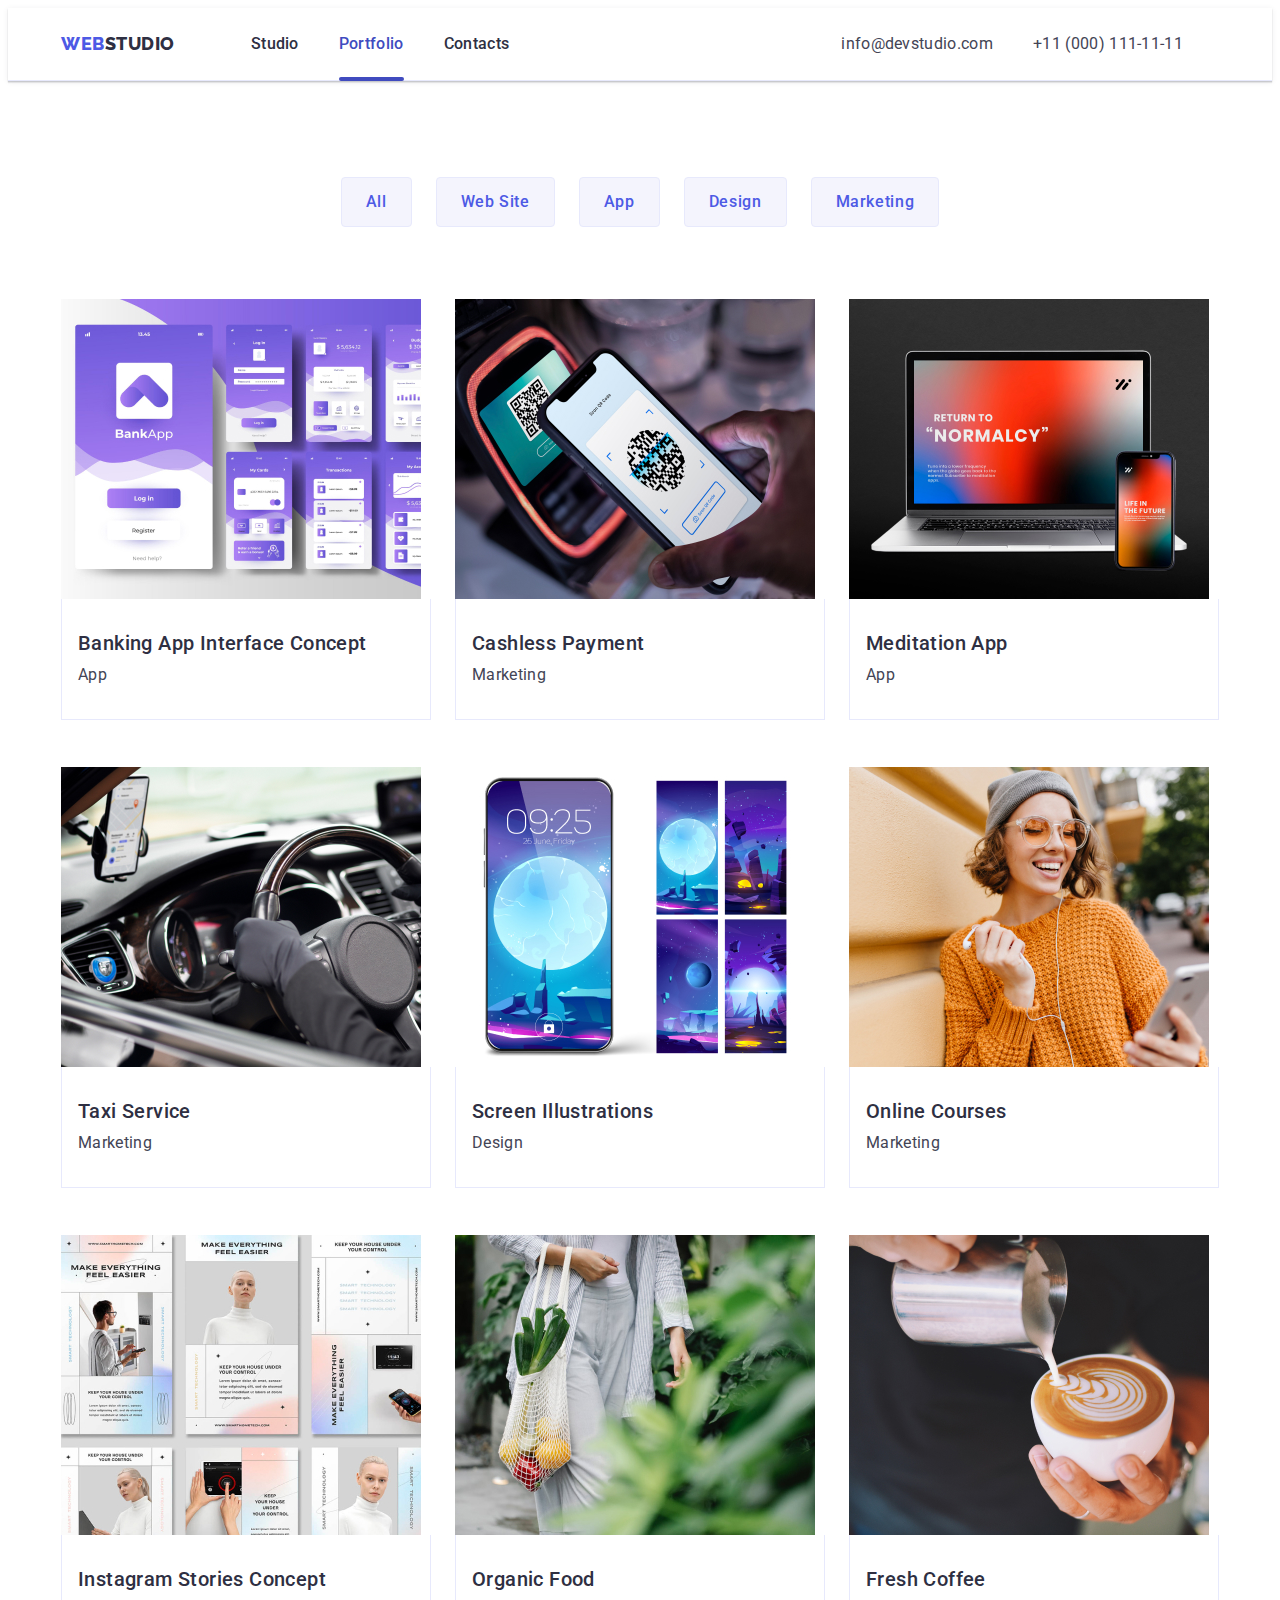
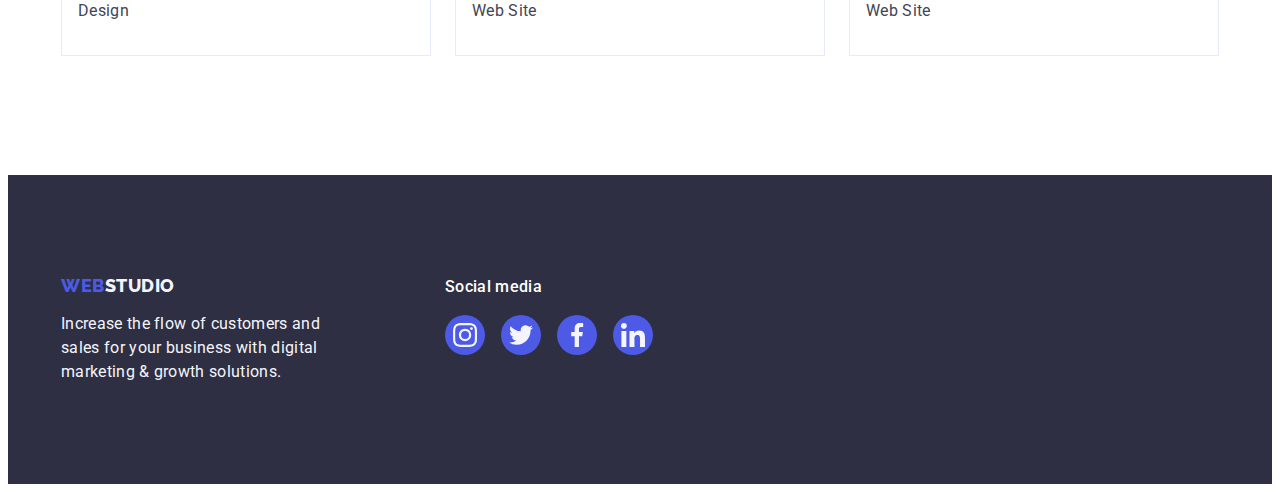
==== commit 886e20f6: "commit4" ====
--- a/portfolio.html
+++ b/portfolio.html
@@ -82,13 +82,11 @@
                     width="360"
                     height="300"
                   />
-                  <div class="portfolio-overlay">
-                    <p class="portfolio-overlay-text">
-                      14 Stylish and User-Friendly App Design Concepts · Task
-                      Manager App · Calorie Tracker App · Exotic Fruit Ecommerce
-                      App · Cloud Storage App
-                    </p>
-                  </div>
+                  <p class="portfolio-overlay-text">
+                    14 Stylish and User-Friendly App Design Concepts · Task
+                    Manager App · Calorie Tracker App · Exotic Fruit Ecommerce
+                    App · Cloud Storage App
+                  </p>
                 </div>
                 <div class="portfolio-card-content">
                   <h2 class="card-title">Banking App Interface Concept</h2>
@@ -105,13 +103,11 @@
                     width="360"
                     height="300"
                   />
-                  <div class="portfolio-overlay">
-                    <p class="portfolio-overlay-text">
-                      14 Stylish and User-Friendly App Design Concepts · Task
-                      Manager App · Calorie Tracker App · Exotic Fruit Ecommerce
-                      App · Cloud Storage App
-                    </p>
-                  </div>
+                  <p class="portfolio-overlay-text">
+                    14 Stylish and User-Friendly App Design Concepts · Task
+                    Manager App · Calorie Tracker App · Exotic Fruit Ecommerce
+                    App · Cloud Storage App
+                  </p>
                 </div>
                 <div class="portfolio-card-content">
                   <h2 class="card-title">Cashless Payment</h2>
@@ -128,13 +124,11 @@
                     width="360"
                     height="300"
                   />
-                  <div class="portfolio-overlay">
-                    <p class="portfolio-overlay-text">
-                      14 Stylish and User-Friendly App Design Concepts · Task
-                      Manager App · Calorie Tracker App · Exotic Fruit Ecommerce
-                      App · Cloud Storage App
-                    </p>
-                  </div>
+                  <p class="portfolio-overlay-text">
+                    14 Stylish and User-Friendly App Design Concepts · Task
+                    Manager App · Calorie Tracker App · Exotic Fruit Ecommerce
+                    App · Cloud Storage App
+                  </p>
                 </div>
                 <div class="portfolio-card-content">
                   <h2 class="card-title">Meditation App</h2>
@@ -152,13 +146,11 @@
                     width="360"
                     height="300"
                   />
-                  <div class="portfolio-overlay">
-                    <p class="portfolio-overlay-text">
-                      14 Stylish and User-Friendly App Design Concepts · Task
-                      Manager App · Calorie Tracker App · Exotic Fruit Ecommerce
-                      App · Cloud Storage App
-                    </p>
-                  </div>
+                  <p class="portfolio-overlay-text">
+                    14 Stylish and User-Friendly App Design Concepts · Task
+                    Manager App · Calorie Tracker App · Exotic Fruit Ecommerce
+                    App · Cloud Storage App
+                  </p>
                 </div>
                 <div class="portfolio-card-content">
                   <h2 class="card-title">Taxi Service</h2>
@@ -175,13 +167,11 @@
                     width="360"
                     height="300"
                   />
-                  <div class="portfolio-overlay">
-                    <p class="portfolio-overlay-text">
-                      14 Stylish and User-Friendly App Design Concepts · Task
-                      Manager App · Calorie Tracker App · Exotic Fruit Ecommerce
-                      App · Cloud Storage App
-                    </p>
-                  </div>
+                  <p class="portfolio-overlay-text">
+                    14 Stylish and User-Friendly App Design Concepts · Task
+                    Manager App · Calorie Tracker App · Exotic Fruit Ecommerce
+                    App · Cloud Storage App
+                  </p>
                 </div>
                 <div class="portfolio-card-content">
                   <h2 class="card-title">Screen Illustrations</h2>
@@ -198,13 +188,11 @@
                     width="360"
                     height="300"
                   />
-                  <div class="portfolio-overlay">
-                    <p class="portfolio-overlay-text">
-                      14 Stylish and User-Friendly App Design Concepts · Task
-                      Manager App · Calorie Tracker App · Exotic Fruit Ecommerce
-                      App · Cloud Storage App
-                    </p>
-                  </div>
+                  <p class="portfolio-overlay-text">
+                    14 Stylish and User-Friendly App Design Concepts · Task
+                    Manager App · Calorie Tracker App · Exotic Fruit Ecommerce
+                    App · Cloud Storage App
+                  </p>
                 </div>
                 <div class="portfolio-card-content">
                   <h2 class="card-title">Online Courses</h2>
@@ -222,13 +210,11 @@
                     width="360"
                     height="300"
                   />
-                  <div class="portfolio-overlay">
-                    <p class="portfolio-overlay-text">
-                      14 Stylish and User-Friendly App Design Concepts · Task
-                      Manager App · Calorie Tracker App · Exotic Fruit Ecommerce
-                      App · Cloud Storage App
-                    </p>
-                  </div>
+                  <p class="portfolio-overlay-text">
+                    14 Stylish and User-Friendly App Design Concepts · Task
+                    Manager App · Calorie Tracker App · Exotic Fruit Ecommerce
+                    App · Cloud Storage App
+                  </p>
                 </div>
                 <div class="portfolio-card-content">
                   <h2 class="card-title">Instagram Stories Concept</h2>
@@ -245,13 +231,11 @@
                     width="360"
                     height="300"
                   />
-                  <div class="portfolio-overlay">
-                    <p class="portfolio-overlay-text">
-                      14 Stylish and User-Friendly App Design Concepts · Task
-                      Manager App · Calorie Tracker App · Exotic Fruit Ecommerce
-                      App · Cloud Storage App
-                    </p>
-                  </div>
+                  <p class="portfolio-overlay-text">
+                    14 Stylish and User-Friendly App Design Concepts · Task
+                    Manager App · Calorie Tracker App · Exotic Fruit Ecommerce
+                    App · Cloud Storage App
+                  </p>
                 </div>
                 <div class="portfolio-card-content">
                   <h2 class="card-title">Organic Food</h2>
@@ -268,13 +252,11 @@
                     width="360"
                     height="300"
                   />
-                  <div class="portfolio-overlay">
-                    <p class="portfolio-overlay-text">
-                      14 Stylish and User-Friendly App Design Concepts · Task
-                      Manager App · Calorie Tracker App · Exotic Fruit Ecommerce
-                      App · Cloud Storage App
-                    </p>
-                  </div>
+                  <p class="portfolio-overlay-text">
+                    14 Stylish and User-Friendly App Design Concepts · Task
+                    Manager App · Calorie Tracker App · Exotic Fruit Ecommerce
+                    App · Cloud Storage App
+                  </p>
                 </div>
                 <div class="portfolio-card-content">
                   <h2 class="card-title">Fresh Coffee</h2>
--- a/css/styles.css
+++ b/css/styles.css
@@ -72,6 +72,8 @@
 .nav-head {
   display: flex;
   align-items: center;
+  transition-duration: var(--animation-time);
+  transition-timing-function: var(--animation-timing-function);
 }
 .nav-list {
   display: flex;
@@ -112,7 +114,7 @@
 .header-nav-active::after {
   display: block;
   position: absolute;
-  bottom: -3px;
+  bottom: -1px;
   left: 0;
   content: '';
   width: 100%;
@@ -377,7 +379,7 @@
   align-items: center;
   padding: 16px 32px;
   color: var(--icons-basic-color);
-  transition-property: color;
+  transition-property: border-color, color;
   transition-duration: var(--animation-time);
   transition-timing-function: var(--animation-timing-function);
 }
@@ -577,28 +579,29 @@
   position: relative;
   overflow: hidden;
 }
-.portfolio-overlay {
+.portfolio-cards-link:hover .portfolio-overlay-text {
+  transform: translate(0, 0);
+}
+.portfolio-cards-link:focus .portfolio-overlay-text {
+  transform: translate(0, 0);
+}
+.portfolio-overlay-text {
+  background-color: var(--link-standart-color);
+  width: 100%;
+  height: 100%;
   position: absolute;
   top: 0;
   left: 0;
-  width: 100%;
-  height: 100%;
-  background-color: var(--link-standart-color);
-  transform: translate(0, 100%);
-  transition-duration: var(--animation-time);
-  transition-timing-function: var(--animation-timing-function);
-}
-.portfolio-cards:hover .portfolio-overlay {
-  transform: translate(0, 0);
-}
-.portfolio-overlay-text {
   padding: 40px 32px;
   font-style: normal;
   font-weight: 400;
   font-size: 16px;
-  line-height: 24px;
+  line-height: 1.5em;
   letter-spacing: 0.02em;
   color: var(--icons-social-color);
+  transform: translate(0, 100%);
+  transition-duration: var(--animation-time);
+  transition-timing-function: var(--animation-timing-function);
 }
 /* Modal windov */
 .overlay {
@@ -609,7 +612,7 @@
   left: 0;
   background: rgba(46, 47, 66, 0.4);
   z-index: 100;
-  transition-property: opasity visibility;
+  transition-property: opasity, visibility;
   transition-duration: var(--animation-time);
   transition-timing-function: var(--animation-timing-function);
 }
@@ -620,7 +623,7 @@
 }
 .modal {
   width: 408px;
-  height: 576px;
+  min-height: 576px;
   background: #fcfcfc;
   box-shadow: 0px 1px 1px rgba(0, 0, 0, 0.14), 0px 1px 3px rgba(0, 0, 0, 0.12),
     0px 2px 1px rgba(0, 0, 0, 0.2);
@@ -629,8 +632,12 @@
   top: calc(50%);
   left: calc(50%);
   transform: translate(-50%, -50%);
+  transition-property: transform;
+  transition-duration: var(--animation-time);
+  transition-timing-function: var(--animation-timing-function);
 }
 .modal-close-btn {
+  cursor: pointer;
   position: absolute;
   top: 24px;
   right: 24px;
@@ -644,11 +651,23 @@
   border: 1px solid rgba(0, 0, 0, 0.1);
   border-radius: 50%;
   color: #2e2f42;
+  transition-property: background-color, color;
+  transition-duration: var(--animation-time);
+  transition-timing-function: var(--animation-timing-function);
+}
+.modal-close-btn:hover,
+.modal-close-btn:focus {
+  background-color: var(--link-focus-color);
+  border: none;
+  color: #ffffff;
 }
 .modal-close-btn:active {
-  background: #404bbf;
+  background-color: var(--link-focus-color);
   color: #ffffff;
 }
 .modal-close-icon {
   fill: currentColor;
-}
+  transition-property: fill;
+  transition-duration: var(--animation-time);
+  transition-timing-function: var(--animation-timing-function);
+}
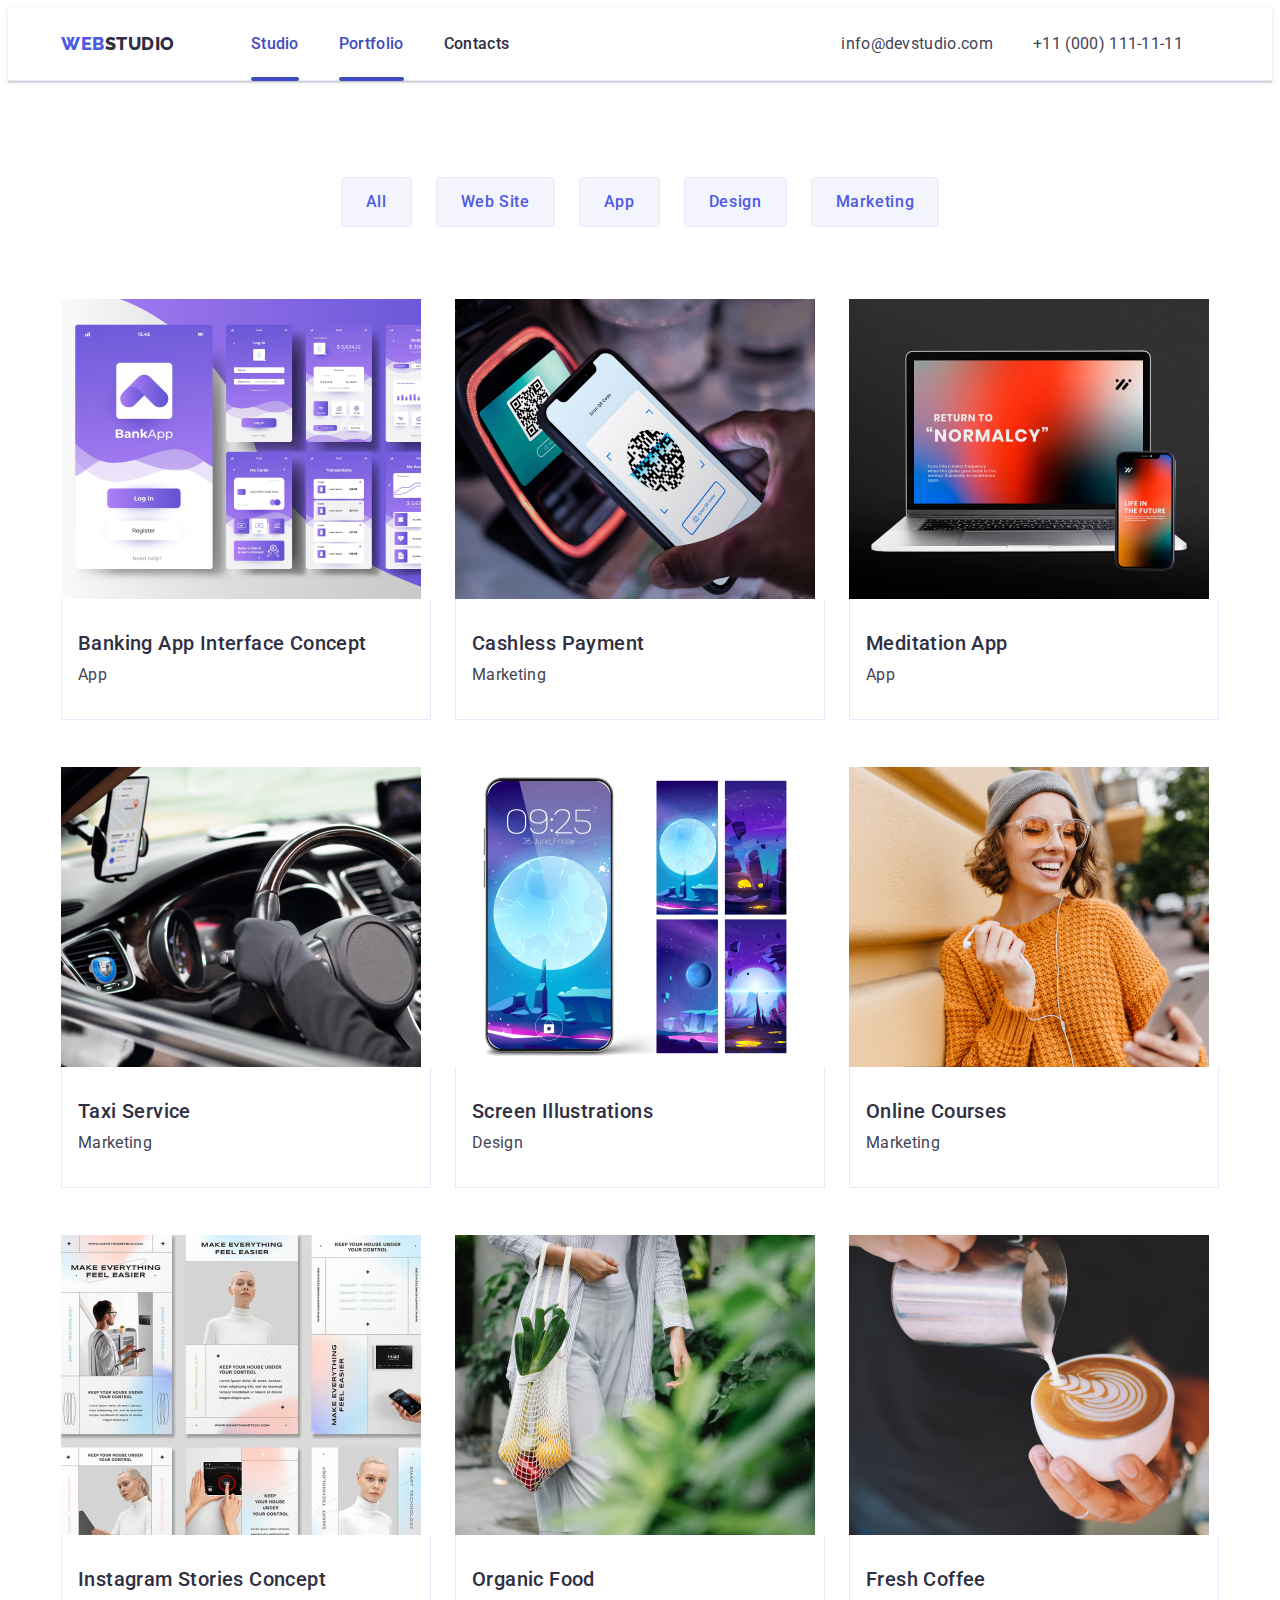
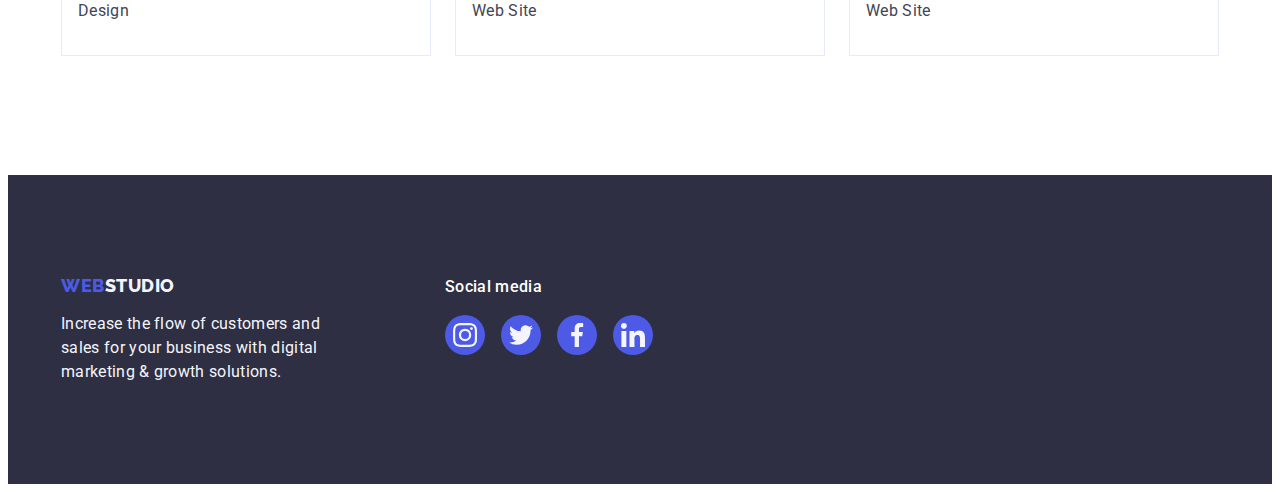
==== commit d575a08d: "comiit7" ====
--- a/portfolio.html
+++ b/portfolio.html
@@ -30,7 +30,7 @@
           >
           <ul class="list nav-list">
             <li>
-              <a href="./index.html" class="header-nav link">Studio</a>
+              <a href="./index.html" class="header-nav-active link">Studio</a>
             </li>
             <li>
               <a href="./portfolio.html" class="header-nav-active link"
--- a/css/styles.css
+++ b/css/styles.css
@@ -72,6 +72,7 @@
 .nav-head {
   display: flex;
   align-items: center;
+  transition-property: color;
   transition-duration: var(--animation-time);
   transition-timing-function: var(--animation-timing-function);
 }
@@ -110,6 +111,9 @@
   display: block;
   align-items: center;
   position: relative;
+  transition-property: color;
+  transition-duration: var(--animation-time);
+  transition-timing-function: var(--animation-timing-function);
 }
 .header-nav-active::after {
   display: block;
@@ -513,7 +517,7 @@
   letter-spacing: 0.04em;
   color: var(--link-standart-color);
   cursor: pointer;
-  transition-property: background-color, box-shadow, color, border;
+  transition-property: background-color, box-shadow, color, border-color;
   transition-duration: var(--animation-time);
   transition-timing-function: var(--animation-timing-function);
 }
@@ -540,7 +544,7 @@
   background-color: #ffffff;
 }
 .portfolio-cards-link {
-  transition-property: border, box-shadow;
+  transition-property: box-shadow;
   transition-duration: var(--animation-time);
   transition-timing-function: var(--animation-timing-function);
 }
@@ -600,6 +604,7 @@
   letter-spacing: 0.02em;
   color: var(--icons-social-color);
   transform: translate(0, 100%);
+  transition-property: transform;
   transition-duration: var(--animation-time);
   transition-timing-function: var(--animation-timing-function);
 }
@@ -612,7 +617,7 @@
   left: 0;
   background: rgba(46, 47, 66, 0.4);
   z-index: 100;
-  transition-property: opasity, visibility;
+  transition-property: opacity, visibility;
   transition-duration: var(--animation-time);
   transition-timing-function: var(--animation-timing-function);
 }
@@ -651,7 +656,7 @@
   border: 1px solid rgba(0, 0, 0, 0.1);
   border-radius: 50%;
   color: #2e2f42;
-  transition-property: background-color, color;
+  transition-property: background-color, border;
   transition-duration: var(--animation-time);
   transition-timing-function: var(--animation-timing-function);
 }
